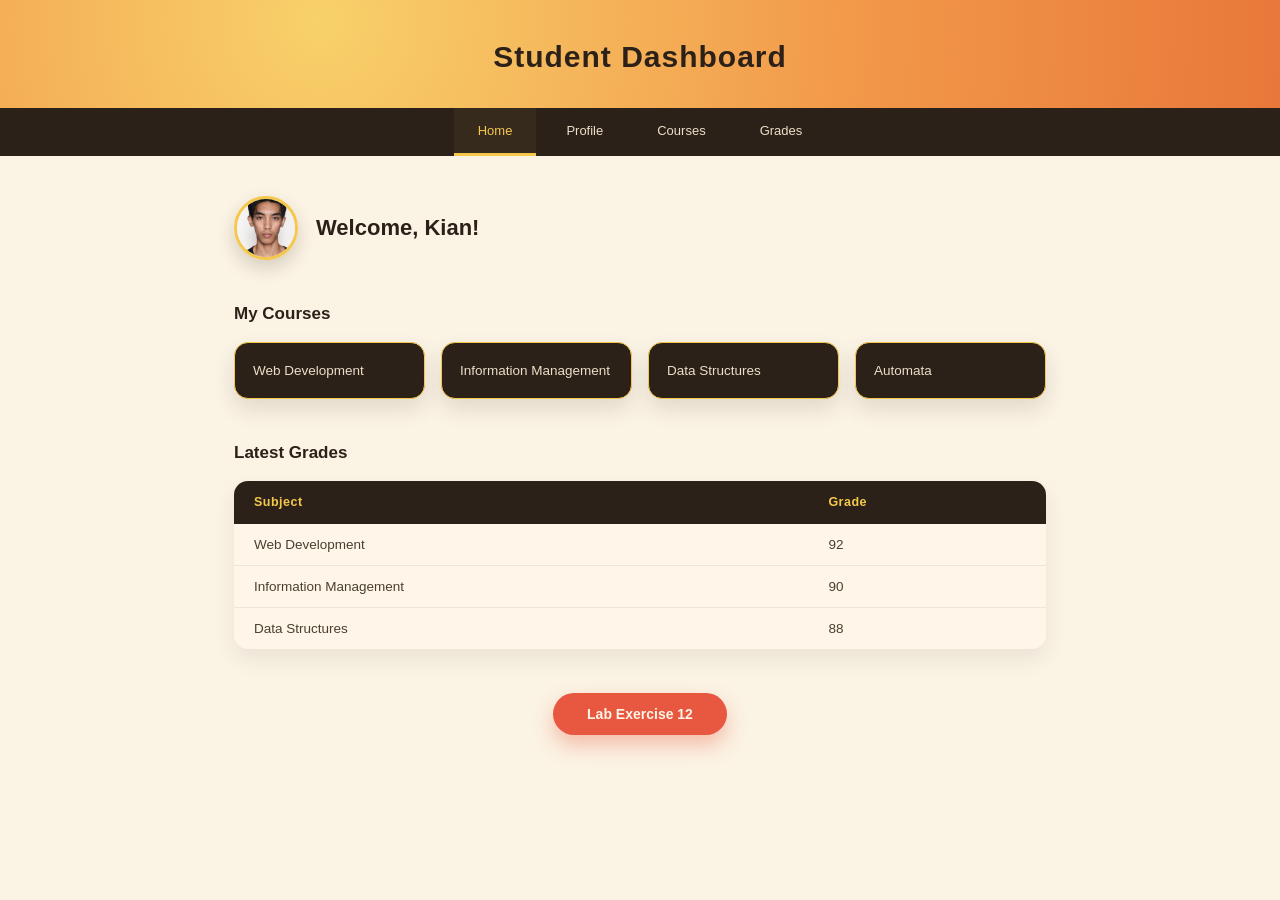
==== 11.html @ 70b3440e "webdevexercise" ====
<!DOCTYPE html>
<html>
<head>
<title>Student Dashboard</title>
<link rel="stylesheet" href="11d.css">
</head>
<body>

  <header class="header">
    <h1>Student Dashboard</h1>
  </header>

  <nav class="nav">
    <ul>
      <li><a href="#" class="active">Home</a></li>
      <li><a href="9.html">Profile</a></li>
      <li><a href="#courses">Courses</a></li>
      <li><a href="#grades">Grades</a></li>
    </ul>
  </nav>

  <main class="main">

    <div class="welcome">
      <img class="avatar" src="me.jpg">
      <h2>Welcome, Kian!</h2>
    </div>

    <section class="courses">
      <h3>My Courses</h3>
      <div class="grid">
        <div class="card">Web Development</div>
        <div class="card">Information Management</div>
        <div class="card">Data Structures</div>
        <div class="card">Automata</div>
      </div>
    </section>

    <section class="grades">
      <h3>Latest Grades</h3>
      <table class="table">
        <thead>
          <tr>
            <th>Subject</th>
            <th>Grade</th>
          </tr>
        </thead>
        <tbody>
          <tr>
            <td>Web Development</td>
            <td>92</td>
          </tr>
          <tr>
            <td>Information Management</td>
            <td>90</td>
          </tr>
          <tr>
            <td>Data Structures</td>
            <td>88</td>
          </tr>
        </tbody>
      </table>
    </section>

    <div class="footer">
      <a href="12a.html"><button class="button">Lab Exercise 12</button></a>
    </div>

  </main>

</body>
</html>
---- 11d.css ----
:root {
  --co-a: #2b2118;
  --co-b: #362a1d;
  --cre: #fff6e9;
  --cor: #e8573f;
  --yellow: #f5c84c;
  --tata: #eadfc8;
  --bg: #fbf3e4;
}

* { box-sizing: border-box;
    scroll-behavior: smooth; }

body {
  margin: 0;
  font-family: 'Poppins', sans-serif;
  background-color: var(--bg);
  color: var(--co-a);
}

h1, h2, h3 {
  font-family: 'Baloo 2', sans-serif;
  margin: 0;
}

.header {
  background: radial-gradient(circle at 25% 20%, #f8d16a 0%, #f2994a 55%, #e8783a 100%);
  text-align: center;
  padding: 40px 20px 34px;
}

.header h1 {
  font-size: 30px;
  letter-spacing: 1px;
  color: var(--co-a);
}

.nav {
  background-color: var(--co-a);
}

.nav ul {
  list-style: none;
  margin: 0;
  padding: 0;
  display: flex;
  justify-content: center;
  gap: 6px;
  flex-wrap: wrap;
}

.nav a {
  display: block;
  color: var(--tata);
  text-decoration: none;
  font-size: 13px;
  font-weight: 500;
  padding: 15px 24px;
  border-bottom: 3px solid transparent;
  transition: color 0.2s ease, border-color 0.2s ease, background-color 0.2s ease;
}

.nav a:hover,
.nav a.active {
  color: var(--yellow);
  border-color: var(--yellow);
  background-color: var(--co-b);
}

.main {
  max-width: 860px;
  margin: 0 auto;
  padding: 40px 24px 60px;
}

.welcome {
  display: flex;
  align-items: center;
  gap: 18px;
  margin-bottom: 44px;
}

.avatar {
  width: 64px;
  height: 64px;
  object-fit: cover;
  border-radius: 50%;
  border: 3px solid var(--yellow);
  box-shadow: 0 8px 18px rgba(43, 33, 24, 0.18);
}

.welcome h2 {
  font-size: 22px;
  color: var(--co-a);
}

section h3 {
  font-size: 17px;
  color: var(--co-a);
  margin-bottom: 18px;
}

.courses {
  margin-bottom: 44px;
}

.courses .grid {
  display: grid;
  grid-template-columns: repeat(auto-fit, minmax(180px, 1fr));
  gap: 16px;
}

.courses .card {
  background-color: var(--co-a);
  color: var(--tata);
  font-size: 13.5px;
  font-weight: 500;
  padding: 20px 18px;
  border: 1.5px solid var(--yellow);
  border-radius: 14px;
  box-shadow: 0 10px 22px rgba(43, 33, 24, 0.12);
  transition: transform 0.2s ease, box-shadow 0.2s ease;
}

.courses .card:hover {
  transform: translateY(-4px);
  box-shadow: 0 16px 28px rgba(43, 33, 24, 0.2);
  color: var(--yellow);
}

.grades {
  margin-bottom: 44px;
}

.grades .table {
  width: 100%;
  border-collapse: collapse;
  background-color: var(--cre);
  border-radius: 14px;
  overflow: hidden;
  box-shadow: 0 10px 22px rgba(43, 33, 24, 0.08);
}

.grades .table th {
  background-color: var(--co-a);
  color: var(--yellow);
  text-align: left;
  font-size: 12.5px;
  letter-spacing: 0.5px;
  padding: 14px 20px;
}

.grades .table td {
  padding: 13px 20px;
  font-size: 13.5px;
  color: #4a3f2f;
  border-top: 1px solid rgba(43, 33, 24, 0.08);
}

.grades .table tr:hover td {
  background-color: rgba(245, 200, 76, 0.15);
}

.footer {
  text-align: center;
}

.footer .button {
  background-color: var(--cor);
  color: var(--cre);
  border: none;
  padding: 13px 34px;
  border-radius: 999px;
  font-family: 'Baloo 2', sans-serif;
  font-weight: 600;
  font-size: 14px;
  cursor: pointer;
  box-shadow: 0 10px 20px rgba(232, 87, 63, 0.35);
  transition: background-color 0.25s ease, box-shadow 0.25s ease, color 0.25s ease;
}

.footer .button:hover {
  background-color: var(--yellow);
  color: var(--co-a);
  box-shadow: 0 12px 24px rgba(245, 200, 76, 0.4);
}
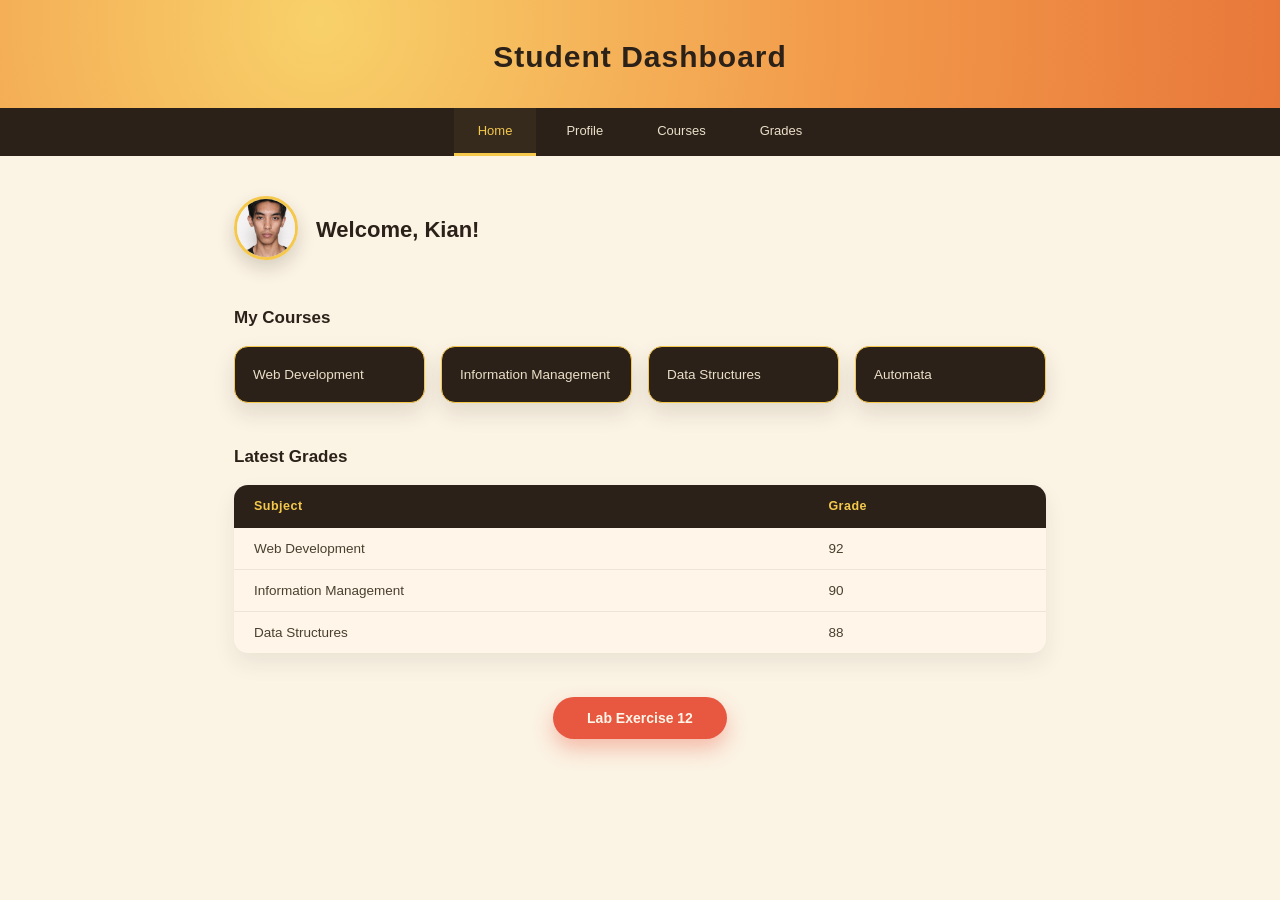
==== commit 3f29f474: "webdevexercise" ====
--- a/11.html
+++ b/11.html
@@ -22,7 +22,7 @@
   <main class="main">
 
     <div class="welcome">
-      <img class="avatar" src="me.jpg">
+      <a href="me.jpg" target="_blank"><img class="avatar" src="me.jpg"></a>
       <h2>Welcome, Kian!</h2>
     </div>
 
